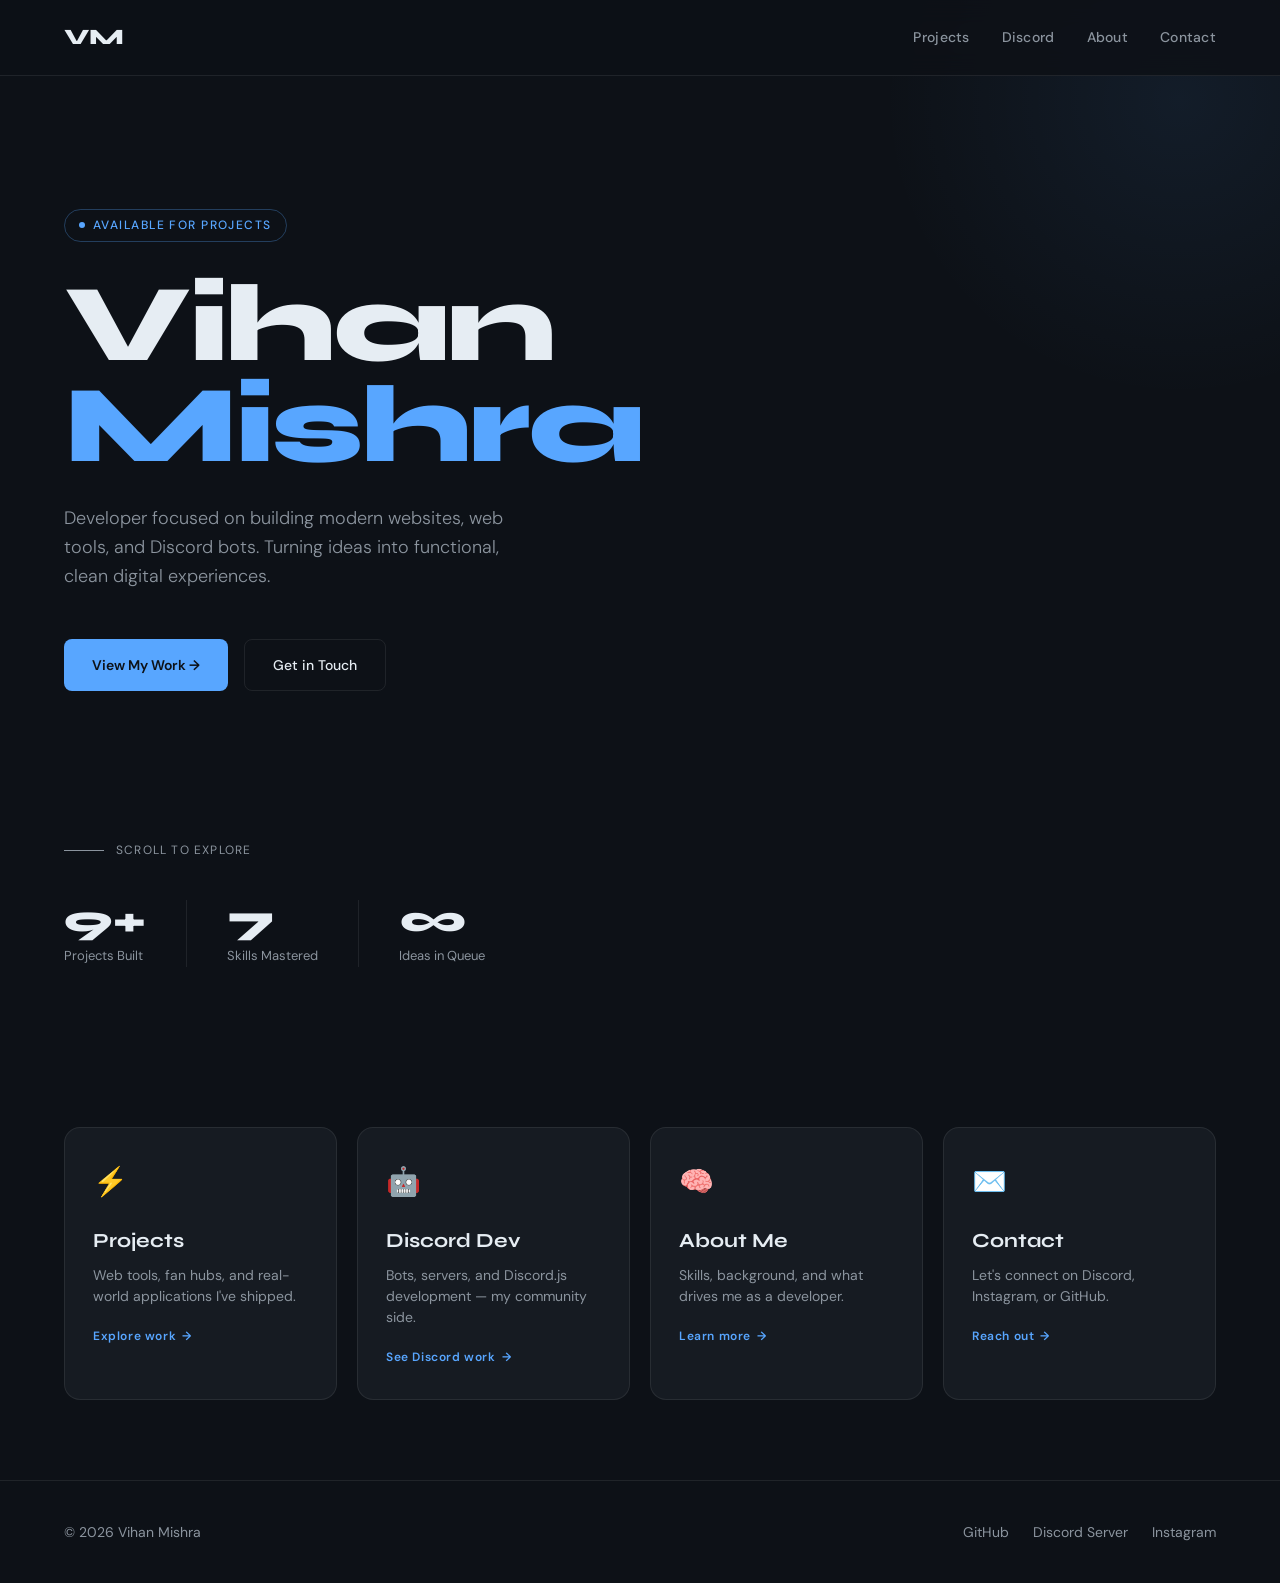
==== index.html @ db285f3c "Add files via upload" ====
<!DOCTYPE html>
<html lang="en">
<head>
<meta charset="UTF-8">
<meta name="viewport" content="width=device-width, initial-scale=1.0">
<title>Vihan Mishra — Developer</title>
<link rel="preconnect" href="https://fonts.googleapis.com">
<link rel="preconnect" href="https://fonts.gstatic.com" crossorigin>
<link href="https://fonts.googleapis.com/css2?family=Syne:wght@400;500;600;700;800&family=DM+Sans:ital,opsz,wght@0,9..40,300;0,9..40,400;0,9..40,500;1,9..40,300&display=swap" rel="stylesheet">
<link rel="stylesheet" href="shared.css">
<style>
.hero {
  min-height: 100vh;
  display: flex;
  flex-direction: column;
  justify-content: center;
  padding: 0 5vw;
  position: relative;
  overflow: hidden;
}
.hero::before {
  content: '';
  position: absolute;
  top: -200px;
  right: -200px;
  width: 600px;
  height: 600px;
  border-radius: 50%;
  background: radial-gradient(circle, rgba(88,166,255,0.08) 0%, transparent 70%);
  pointer-events: none;
}
.hero-tag {
  display: inline-flex;
  align-items: center;
  gap: 8px;
  font-size: 12px;
  font-weight: 500;
  letter-spacing: 0.12em;
  text-transform: uppercase;
  color: var(--accent);
  border: 1px solid rgba(88,166,255,0.3);
  padding: 6px 14px;
  border-radius: 100px;
  margin-bottom: 32px;
  width: fit-content;
}
.hero-tag::before {
  content: '';
  width: 6px;
  height: 6px;
  border-radius: 50%;
  background: var(--accent);
  animation: pulse 2s infinite;
}
@keyframes pulse {
  0%, 100% { opacity: 1; transform: scale(1); }
  50% { opacity: 0.5; transform: scale(0.8); }
}
.hero h1 {
  font-family: 'Syne', sans-serif;
  font-size: clamp(52px, 10vw, 110px);
  font-weight: 800;
  line-height: 0.92;
  letter-spacing: -0.03em;
  margin: 0 0 28px;
  color: var(--text-primary);
}
.hero h1 span {
  color: var(--accent);
}
.hero-sub {
  font-size: clamp(15px, 2vw, 18px);
  color: var(--text-muted);
  max-width: 480px;
  line-height: 1.6;
  margin-bottom: 48px;
  font-weight: 300;
}
.hero-actions {
  display: flex;
  gap: 16px;
  flex-wrap: wrap;
}
.btn-primary {
  display: inline-flex;
  align-items: center;
  gap: 8px;
  background: var(--accent);
  color: #0d1117;
  padding: 14px 28px;
  border-radius: 8px;
  font-weight: 600;
  font-size: 14px;
  text-decoration: none;
  transition: all 0.2s;
  font-family: 'DM Sans', sans-serif;
}
.btn-primary:hover {
  background: #79bbff;
  transform: translateY(-1px);
}
.btn-outline {
  display: inline-flex;
  align-items: center;
  gap: 8px;
  border: 1px solid var(--border);
  color: var(--text-primary);
  padding: 14px 28px;
  border-radius: 8px;
  font-weight: 500;
  font-size: 14px;
  text-decoration: none;
  transition: all 0.2s;
  font-family: 'DM Sans', sans-serif;
}
.btn-outline:hover {
  border-color: var(--accent);
  color: var(--accent);
}
.hero-scroll {
  position: absolute;
  bottom: 40px;
  left: 5vw;
  display: flex;
  align-items: center;
  gap: 12px;
  font-size: 12px;
  letter-spacing: 0.1em;
  text-transform: uppercase;
  color: var(--text-muted);
}
.scroll-line {
  width: 40px;
  height: 1px;
  background: var(--text-muted);
  animation: scrollLine 2s ease-in-out infinite;
}
@keyframes scrollLine {
  0%, 100% { width: 40px; opacity: 0.5; }
  50% { width: 60px; opacity: 1; }
}

.quick-links {
  padding: 80px 5vw;
  display: grid;
  grid-template-columns: repeat(auto-fit, minmax(240px, 1fr));
  gap: 20px;
}
.ql-card {
  background: var(--surface);
  border: 1px solid var(--border);
  border-radius: 16px;
  padding: 32px 28px;
  text-decoration: none;
  display: block;
  position: relative;
  overflow: hidden;
  transition: all 0.3s;
}
.ql-card::after {
  content: '';
  position: absolute;
  bottom: 0;
  left: 0;
  right: 0;
  height: 2px;
  background: var(--accent);
  transform: scaleX(0);
  transition: transform 0.3s;
}
.ql-card:hover {
  border-color: rgba(88,166,255,0.4);
  transform: translateY(-4px);
  background: var(--surface-hover);
}
.ql-card:hover::after { transform: scaleX(1); }
.ql-icon {
  font-size: 28px;
  margin-bottom: 20px;
}
.ql-card h3 {
  font-family: 'Syne', sans-serif;
  font-size: 20px;
  font-weight: 700;
  color: var(--text-primary);
  margin: 0 0 8px;
}
.ql-card p {
  font-size: 14px;
  color: var(--text-muted);
  margin: 0 0 20px;
  line-height: 1.5;
}
.ql-arrow {
  font-size: 12px;
  font-weight: 600;
  color: var(--accent);
  letter-spacing: 0.05em;
  display: flex;
  align-items: center;
  gap: 6px;
}
.ql-arrow::after { content: '→'; transition: transform 0.2s; }
.ql-card:hover .ql-arrow::after { transform: translateX(4px); }

.stats-row {
  padding: 0 5vw 80px;
  display: flex;
  gap: 40px;
  flex-wrap: wrap;
}
.stat-item {
  display: flex;
  flex-direction: column;
}
.stat-num {
  font-family: 'Syne', sans-serif;
  font-size: 42px;
  font-weight: 800;
  color: var(--text-primary);
  line-height: 1;
}
.stat-label {
  font-size: 13px;
  color: var(--text-muted);
  margin-top: 4px;
}
.stat-divider {
  width: 1px;
  background: var(--border);
  align-self: stretch;
}
</style>
</head>
<body>
<nav class="nav">
  <a href="index.html" class="nav-logo">VM</a>
  <div class="nav-links">
    <a href="projects.html">Projects</a>
    <a href="discord.html">Discord</a>
    <a href="about.html">About</a>
    <a href="contact.html">Contact</a>
  </div>
  <button class="nav-toggle" onclick="document.querySelector('.nav-links').classList.toggle('open')">☰</button>
</nav>

<main>
  <section class="hero">
    <div class="hero-tag">Available for Projects</div>
    <h1>Vihan<br><span>Mishra</span></h1>
    <p class="hero-sub">Developer focused on building modern websites, web tools, and Discord bots. Turning ideas into functional, clean digital experiences.</p>
    <div class="hero-actions">
      <a href="projects.html" class="btn-primary">View My Work →</a>
      <a href="contact.html" class="btn-outline">Get in Touch</a>
    </div>
    <div class="hero-scroll">
      <div class="scroll-line"></div>
      Scroll to explore
    </div>
  </section>

  <section class="stats-row">
    <div class="stat-item">
      <span class="stat-num">9+</span>
      <span class="stat-label">Projects Built</span>
    </div>
    <div class="stat-divider"></div>
    <div class="stat-item">
      <span class="stat-num">7</span>
      <span class="stat-label">Skills Mastered</span>
    </div>
    <div class="stat-divider"></div>
    <div class="stat-item">
      <span class="stat-num">∞</span>
      <span class="stat-label">Ideas in Queue</span>
    </div>
  </section>

  <section class="quick-links">
    <a href="projects.html" class="ql-card">
      <div class="ql-icon">⚡</div>
      <h3>Projects</h3>
      <p>Web tools, fan hubs, and real-world applications I've shipped.</p>
      <div class="ql-arrow">Explore work</div>
    </a>
    <a href="discord.html" class="ql-card">
      <div class="ql-icon">🤖</div>
      <h3>Discord Dev</h3>
      <p>Bots, servers, and Discord.js development — my community side.</p>
      <div class="ql-arrow">See Discord work</div>
    </a>
    <a href="about.html" class="ql-card">
      <div class="ql-icon">🧠</div>
      <h3>About Me</h3>
      <p>Skills, background, and what drives me as a developer.</p>
      <div class="ql-arrow">Learn more</div>
    </a>
    <a href="contact.html" class="ql-card">
      <div class="ql-icon">✉️</div>
      <h3>Contact</h3>
      <p>Let's connect on Discord, Instagram, or GitHub.</p>
      <div class="ql-arrow">Reach out</div>
    </a>
  </section>
</main>

<footer class="footer">
  <span>© 2026 Vihan Mishra</span>
  <div class="footer-links">
    <a href="https://github.com/skullvension" target="_blank">GitHub</a>
    <a href="https://discord.com/invite/7tSPQjtkhz" target="_blank">Discord Server</a>
    <a href="https://www.instagram.com/skullvension/" target="_blank">Instagram</a>
  </div>
</footer>
</body>
</html>
---- shared.css ----
*, *::before, *::after {
  box-sizing: border-box;
  margin: 0;
  padding: 0;
}

:root {
  --bg: #0d1117;
  --surface: #161b22;
  --surface-hover: #1c2330;
  --border: rgba(255,255,255,0.08);
  --border-hover: rgba(88,166,255,0.3);
  --text-primary: #e6edf3;
  --text-muted: #8b949e;
  --accent: #58a6ff;
  --accent-dim: rgba(88,166,255,0.15);
  --discord: #5865F2;
}

html { scroll-behavior: smooth; }

body {
  background: var(--bg);
  color: var(--text-primary);
  font-family: 'DM Sans', sans-serif;
  font-size: 16px;
  line-height: 1.6;
  -webkit-font-smoothing: antialiased;
}

/* NAV */
.nav {
  position: fixed;
  top: 0;
  left: 0;
  right: 0;
  z-index: 100;
  display: flex;
  align-items: center;
  justify-content: space-between;
  padding: 20px 5vw;
  background: rgba(13,17,23,0.85);
  backdrop-filter: blur(12px);
  border-bottom: 1px solid var(--border);
}
.nav-logo {
  font-family: 'Syne', sans-serif;
  font-size: 22px;
  font-weight: 800;
  color: var(--text-primary);
  text-decoration: none;
  letter-spacing: -0.02em;
}
.nav-logo span { color: var(--accent); }
.nav-links {
  display: flex;
  gap: 32px;
  align-items: center;
}
.nav-links a {
  font-size: 14px;
  font-weight: 500;
  color: var(--text-muted);
  text-decoration: none;
  letter-spacing: 0.02em;
  transition: color 0.2s;
}
.nav-links a:hover, .nav-links a.active { color: var(--text-primary); }
.nav-toggle {
  display: none;
  background: none;
  border: none;
  color: var(--text-primary);
  font-size: 22px;
  cursor: pointer;
}

@media (max-width: 680px) {
  .nav-toggle { display: block; }
  .nav-links {
    display: none;
    position: absolute;
    top: 100%;
    left: 0;
    right: 0;
    flex-direction: column;
    background: var(--surface);
    padding: 20px;
    gap: 16px;
    border-bottom: 1px solid var(--border);
  }
  .nav-links.open { display: flex; }
}

/* FOOTER */
.footer {
  border-top: 1px solid var(--border);
  padding: 40px 5vw;
  display: flex;
  justify-content: space-between;
  align-items: center;
  flex-wrap: wrap;
  gap: 16px;
  font-size: 14px;
  color: var(--text-muted);
}
.footer-links {
  display: flex;
  gap: 24px;
}
.footer-links a {
  color: var(--text-muted);
  text-decoration: none;
  transition: color 0.2s;
}
.footer-links a:hover { color: var(--accent); }

/* PAGE HEADER */
.page-header {
  padding: 140px 5vw 60px;
}
.page-tag {
  font-size: 11px;
  font-weight: 600;
  letter-spacing: 0.15em;
  text-transform: uppercase;
  color: var(--accent);
  margin-bottom: 16px;
  display: block;
}
.page-header h1 {
  font-family: 'Syne', sans-serif;
  font-size: clamp(36px, 7vw, 72px);
  font-weight: 800;
  line-height: 1;
  letter-spacing: -0.03em;
  color: var(--text-primary);
  margin-bottom: 16px;
}
.page-header p {
  font-size: clamp(15px, 2vw, 18px);
  color: var(--text-muted);
  max-width: 520px;
  font-weight: 300;
  line-height: 1.6;
}

/* SECTION */
.section {
  padding: 60px 5vw;
}
.section-title {
  font-family: 'Syne', sans-serif;
  font-size: 13px;
  font-weight: 700;
  letter-spacing: 0.12em;
  text-transform: uppercase;
  color: var(--text-muted);
  margin-bottom: 32px;
  display: flex;
  align-items: center;
  gap: 12px;
}
.section-title::after {
  content: '';
  flex: 1;
  height: 1px;
  background: var(--border);
}

/* CARDS GRID */
.cards-grid {
  display: grid;
  grid-template-columns: repeat(auto-fill, minmax(300px, 1fr));
  gap: 20px;
}

/* PROJECT CARD */
.project-card {
  background: var(--surface);
  border: 1px solid var(--border);
  border-radius: 16px;
  padding: 28px;
  display: flex;
  flex-direction: column;
  gap: 16px;
  transition: all 0.3s;
}
.project-card:hover {
  border-color: var(--border-hover);
  transform: translateY(-3px);
  background: var(--surface-hover);
}
.project-card-top {
  display: flex;
  justify-content: space-between;
  align-items: flex-start;
}
.project-icon {
  width: 44px;
  height: 44px;
  border-radius: 10px;
  background: var(--accent-dim);
  display: flex;
  align-items: center;
  justify-content: center;
  font-size: 20px;
}
.project-badge {
  font-size: 11px;
  font-weight: 600;
  letter-spacing: 0.08em;
  text-transform: uppercase;
  padding: 4px 10px;
  border-radius: 100px;
  background: var(--accent-dim);
  color: var(--accent);
}
.project-badge.soon {
  background: rgba(255,165,0,0.12);
  color: #f0a500;
}
.project-badge.demo {
  background: rgba(100,200,100,0.12);
  color: #6dbf7a;
}
.project-card h3 {
  font-family: 'Syne', sans-serif;
  font-size: 18px;
  font-weight: 700;
  color: var(--text-primary);
  margin: 0;
}
.project-card p {
  font-size: 14px;
  color: var(--text-muted);
  line-height: 1.5;
  flex: 1;
}
.project-link {
  display: inline-flex;
  align-items: center;
  gap: 6px;
  font-size: 13px;
  font-weight: 600;
  color: var(--accent);
  text-decoration: none;
  padding: 8px 0;
  transition: gap 0.2s;
}
.project-link:hover { gap: 10px; }
.project-link.disabled {
  color: var(--text-muted);
  cursor: default;
  pointer-events: none;
}

/* SKILL TAG */
.skill-tags {
  display: flex;
  flex-wrap: wrap;
  gap: 10px;
}
.skill-tag {
  font-size: 13px;
  font-weight: 500;
  padding: 8px 16px;
  border-radius: 8px;
  background: var(--surface);
  border: 1px solid var(--border);
  color: var(--text-muted);
  transition: all 0.2s;
}
.skill-tag:hover {
  border-color: var(--accent);
  color: var(--accent);
  background: var(--accent-dim);
}

/* DIVIDER LINE */
.divider {
  height: 1px;
  background: var(--border);
  margin: 0 5vw;
}
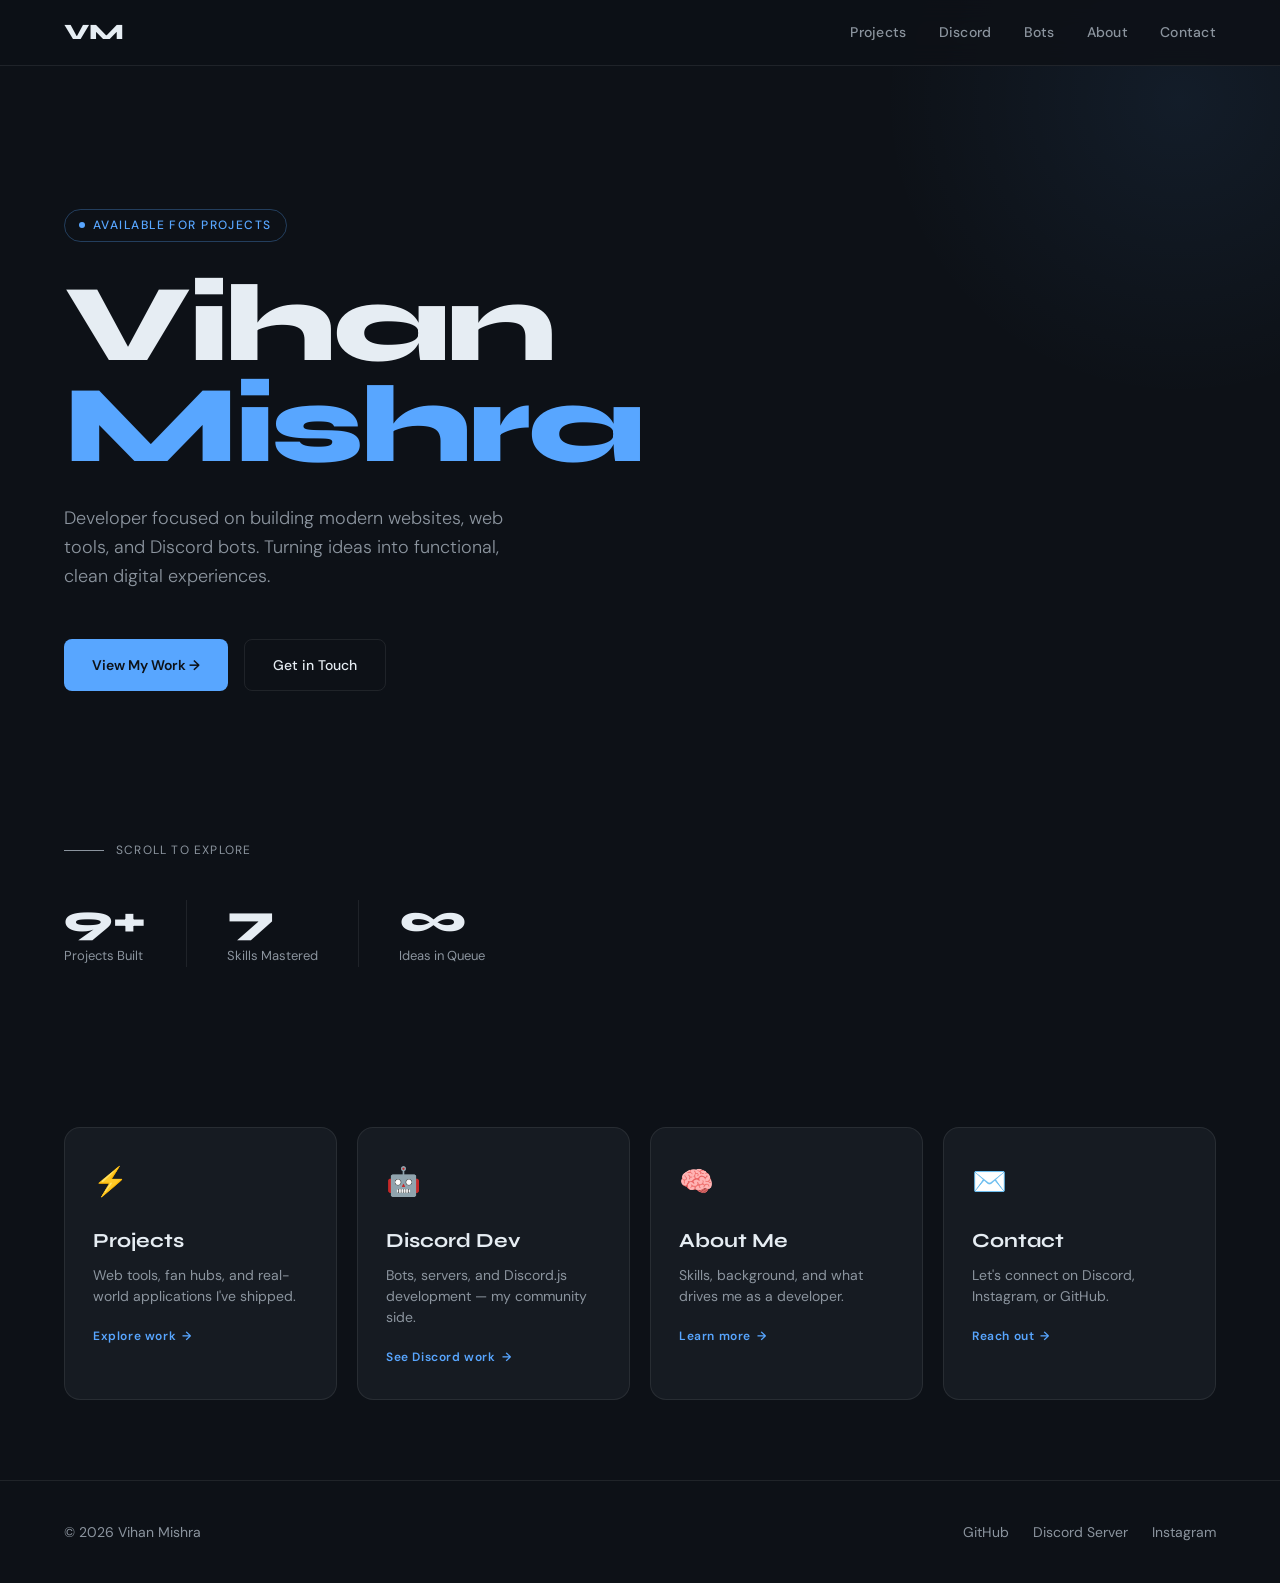
==== commit cae0613b: "Add files via upload" ====
--- a/index.html
+++ b/index.html
@@ -3,234 +3,13 @@
 <head>
 <meta charset="UTF-8">
 <meta name="viewport" content="width=device-width, initial-scale=1.0">
-<title>Vihan Mishra — Developer</title>
+<title>Vihan Mishra | Developer</title>
+<meta name="description" content="Vihan Mishra — developer building modern websites, web tools, and Discord bots.">
 <link rel="preconnect" href="https://fonts.googleapis.com">
 <link rel="preconnect" href="https://fonts.gstatic.com" crossorigin>
 <link href="https://fonts.googleapis.com/css2?family=Syne:wght@400;500;600;700;800&family=DM+Sans:ital,opsz,wght@0,9..40,300;0,9..40,400;0,9..40,500;1,9..40,300&display=swap" rel="stylesheet">
-<link rel="stylesheet" href="shared.css">
-<style>
-.hero {
-  min-height: 100vh;
-  display: flex;
-  flex-direction: column;
-  justify-content: center;
-  padding: 0 5vw;
-  position: relative;
-  overflow: hidden;
-}
-.hero::before {
-  content: '';
-  position: absolute;
-  top: -200px;
-  right: -200px;
-  width: 600px;
-  height: 600px;
-  border-radius: 50%;
-  background: radial-gradient(circle, rgba(88,166,255,0.08) 0%, transparent 70%);
-  pointer-events: none;
-}
-.hero-tag {
-  display: inline-flex;
-  align-items: center;
-  gap: 8px;
-  font-size: 12px;
-  font-weight: 500;
-  letter-spacing: 0.12em;
-  text-transform: uppercase;
-  color: var(--accent);
-  border: 1px solid rgba(88,166,255,0.3);
-  padding: 6px 14px;
-  border-radius: 100px;
-  margin-bottom: 32px;
-  width: fit-content;
-}
-.hero-tag::before {
-  content: '';
-  width: 6px;
-  height: 6px;
-  border-radius: 50%;
-  background: var(--accent);
-  animation: pulse 2s infinite;
-}
-@keyframes pulse {
-  0%, 100% { opacity: 1; transform: scale(1); }
-  50% { opacity: 0.5; transform: scale(0.8); }
-}
-.hero h1 {
-  font-family: 'Syne', sans-serif;
-  font-size: clamp(52px, 10vw, 110px);
-  font-weight: 800;
-  line-height: 0.92;
-  letter-spacing: -0.03em;
-  margin: 0 0 28px;
-  color: var(--text-primary);
-}
-.hero h1 span {
-  color: var(--accent);
-}
-.hero-sub {
-  font-size: clamp(15px, 2vw, 18px);
-  color: var(--text-muted);
-  max-width: 480px;
-  line-height: 1.6;
-  margin-bottom: 48px;
-  font-weight: 300;
-}
-.hero-actions {
-  display: flex;
-  gap: 16px;
-  flex-wrap: wrap;
-}
-.btn-primary {
-  display: inline-flex;
-  align-items: center;
-  gap: 8px;
-  background: var(--accent);
-  color: #0d1117;
-  padding: 14px 28px;
-  border-radius: 8px;
-  font-weight: 600;
-  font-size: 14px;
-  text-decoration: none;
-  transition: all 0.2s;
-  font-family: 'DM Sans', sans-serif;
-}
-.btn-primary:hover {
-  background: #79bbff;
-  transform: translateY(-1px);
-}
-.btn-outline {
-  display: inline-flex;
-  align-items: center;
-  gap: 8px;
-  border: 1px solid var(--border);
-  color: var(--text-primary);
-  padding: 14px 28px;
-  border-radius: 8px;
-  font-weight: 500;
-  font-size: 14px;
-  text-decoration: none;
-  transition: all 0.2s;
-  font-family: 'DM Sans', sans-serif;
-}
-.btn-outline:hover {
-  border-color: var(--accent);
-  color: var(--accent);
-}
-.hero-scroll {
-  position: absolute;
-  bottom: 40px;
-  left: 5vw;
-  display: flex;
-  align-items: center;
-  gap: 12px;
-  font-size: 12px;
-  letter-spacing: 0.1em;
-  text-transform: uppercase;
-  color: var(--text-muted);
-}
-.scroll-line {
-  width: 40px;
-  height: 1px;
-  background: var(--text-muted);
-  animation: scrollLine 2s ease-in-out infinite;
-}
-@keyframes scrollLine {
-  0%, 100% { width: 40px; opacity: 0.5; }
-  50% { width: 60px; opacity: 1; }
-}
-
-.quick-links {
-  padding: 80px 5vw;
-  display: grid;
-  grid-template-columns: repeat(auto-fit, minmax(240px, 1fr));
-  gap: 20px;
-}
-.ql-card {
-  background: var(--surface);
-  border: 1px solid var(--border);
-  border-radius: 16px;
-  padding: 32px 28px;
-  text-decoration: none;
-  display: block;
-  position: relative;
-  overflow: hidden;
-  transition: all 0.3s;
-}
-.ql-card::after {
-  content: '';
-  position: absolute;
-  bottom: 0;
-  left: 0;
-  right: 0;
-  height: 2px;
-  background: var(--accent);
-  transform: scaleX(0);
-  transition: transform 0.3s;
-}
-.ql-card:hover {
-  border-color: rgba(88,166,255,0.4);
-  transform: translateY(-4px);
-  background: var(--surface-hover);
-}
-.ql-card:hover::after { transform: scaleX(1); }
-.ql-icon {
-  font-size: 28px;
-  margin-bottom: 20px;
-}
-.ql-card h3 {
-  font-family: 'Syne', sans-serif;
-  font-size: 20px;
-  font-weight: 700;
-  color: var(--text-primary);
-  margin: 0 0 8px;
-}
-.ql-card p {
-  font-size: 14px;
-  color: var(--text-muted);
-  margin: 0 0 20px;
-  line-height: 1.5;
-}
-.ql-arrow {
-  font-size: 12px;
-  font-weight: 600;
-  color: var(--accent);
-  letter-spacing: 0.05em;
-  display: flex;
-  align-items: center;
-  gap: 6px;
-}
-.ql-arrow::after { content: '→'; transition: transform 0.2s; }
-.ql-card:hover .ql-arrow::after { transform: translateX(4px); }
-
-.stats-row {
-  padding: 0 5vw 80px;
-  display: flex;
-  gap: 40px;
-  flex-wrap: wrap;
-}
-.stat-item {
-  display: flex;
-  flex-direction: column;
-}
-.stat-num {
-  font-family: 'Syne', sans-serif;
-  font-size: 42px;
-  font-weight: 800;
-  color: var(--text-primary);
-  line-height: 1;
-}
-.stat-label {
-  font-size: 13px;
-  color: var(--text-muted);
-  margin-top: 4px;
-}
-.stat-divider {
-  width: 1px;
-  background: var(--border);
-  align-self: stretch;
-}
-</style>
+<link rel="stylesheet" href="css/shared.css">
+<link rel="stylesheet" href="css/index.css">
 </head>
 <body>
 <nav class="nav">
@@ -238,10 +17,11 @@
   <div class="nav-links">
     <a href="projects.html">Projects</a>
     <a href="discord.html">Discord</a>
+    <a href="bots.html">Bots</a>
     <a href="about.html">About</a>
     <a href="contact.html">Contact</a>
   </div>
-  <button class="nav-toggle" onclick="document.querySelector('.nav-links').classList.toggle('open')">☰</button>
+  <button class="nav-toggle" aria-label="Toggle navigation">☰</button>
 </nav>
 
 <main>
@@ -307,10 +87,12 @@
 <footer class="footer">
   <span>© 2026 Vihan Mishra</span>
   <div class="footer-links">
-    <a href="https://github.com/skullvension" target="_blank">GitHub</a>
-    <a href="https://discord.com/invite/7tSPQjtkhz" target="_blank">Discord Server</a>
-    <a href="https://www.instagram.com/skullvension/" target="_blank">Instagram</a>
+    <a href="https://github.com/skullvension" target="_blank" rel="noopener">GitHub</a>
+    <a href="https://discord.com/invite/7tSPQjtkhz" target="_blank" rel="noopener">Discord Server</a>
+    <a href="https://www.instagram.com/skullvension/" target="_blank" rel="noopener">Instagram</a>
   </div>
 </footer>
+
+<script src="js/nav.js"></script>
 </body>
 </html>
--- a/css/shared.css
+++ b/css/shared.css
@@ -0,0 +1,285 @@
+*, *::before, *::after {
+  box-sizing: border-box;
+  margin: 0;
+  padding: 0;
+}
+
+:root {
+  --bg: #0d1117;
+  --surface: #161b22;
+  --surface-hover: #1c2330;
+  --border: rgba(255,255,255,0.08);
+  --border-hover: rgba(88,166,255,0.3);
+  --text-primary: #e6edf3;
+  --text-muted: #8b949e;
+  --accent: #58a6ff;
+  --accent-dim: rgba(88,166,255,0.15);
+  --discord: #5865F2;
+}
+
+html { scroll-behavior: smooth; }
+
+body {
+  background: var(--bg);
+  color: var(--text-primary);
+  font-family: 'DM Sans', sans-serif;
+  font-size: 16px;
+  line-height: 1.6;
+  -webkit-font-smoothing: antialiased;
+}
+
+/* NAV */
+.nav {
+  position: fixed;
+  top: 0;
+  left: 0;
+  right: 0;
+  z-index: 100;
+  display: flex;
+  align-items: center;
+  justify-content: space-between;
+  padding: 15px 5vw;
+  background: rgba(13,17,23,0.85);
+  backdrop-filter: blur(12px);
+  border-bottom: 1px solid var(--border);
+}
+.nav-logo {
+  font-family: 'Syne', sans-serif;
+  font-size: 22px;
+  font-weight: 800;
+  color: var(--text-primary);
+  text-decoration: none;
+  letter-spacing: -0.02em;
+}
+.nav-logo span { color: var(--accent); }
+.nav-links {
+  display: flex;
+  gap: 32px;
+  align-items: center;
+}
+.nav-links a {
+  font-size: 14px;
+  font-weight: 500;
+  color: var(--text-muted);
+  text-decoration: none;
+  letter-spacing: 0.02em;
+  transition: color 0.2s;
+}
+.nav-links a:hover, .nav-links a.active { color: var(--text-primary); }
+.nav-toggle {
+  display: none;
+  background: none;
+  border: none;
+  color: var(--text-primary);
+  font-size: 22px;
+  cursor: pointer;
+}
+
+@media (max-width: 680px) {
+  .nav-toggle { display: block; }
+  .nav-links {
+    display: none;
+    position: absolute;
+    top: 100%;
+    left: 0;
+    right: 0;
+    flex-direction: column;
+    background: var(--surface);
+    padding: 20px;
+    gap: 16px;
+    border-bottom: 1px solid var(--border);
+  }
+  .nav-links.open { display: flex; }
+}
+
+/* FOOTER */
+.footer {
+  border-top: 1px solid var(--border);
+  padding: 40px 5vw;
+  display: flex;
+  justify-content: space-between;
+  align-items: center;
+  flex-wrap: wrap;
+  gap: 16px;
+  font-size: 14px;
+  color: var(--text-muted);
+}
+.footer-links {
+  display: flex;
+  gap: 24px;
+}
+.footer-links a {
+  color: var(--text-muted);
+  text-decoration: none;
+  transition: color 0.2s;
+}
+.footer-links a:hover { color: var(--accent); }
+
+/* PAGE HEADER */
+.page-header {
+  padding: 140px 5vw 60px;
+}
+.page-tag {
+  font-size: 11px;
+  font-weight: 600;
+  letter-spacing: 0.15em;
+  text-transform: uppercase;
+  color: var(--accent);
+  margin-bottom: 16px;
+  display: block;
+}
+.page-header h1 {
+  font-family: 'Syne', sans-serif;
+  font-size: clamp(36px, 7vw, 72px);
+  font-weight: 800;
+  line-height: 1;
+  letter-spacing: -0.03em;
+  color: var(--text-primary);
+  margin-bottom: 16px;
+}
+.page-header p {
+  font-size: clamp(15px, 2vw, 18px);
+  color: var(--text-muted);
+  max-width: 520px;
+  font-weight: 300;
+  line-height: 1.6;
+}
+
+/* SECTION */
+.section {
+  padding: 60px 5vw;
+}
+.section-title {
+  font-family: 'Syne', sans-serif;
+  font-size: 13px;
+  font-weight: 700;
+  letter-spacing: 0.12em;
+  text-transform: uppercase;
+  color: var(--text-muted);
+  margin-bottom: 32px;
+  display: flex;
+  align-items: center;
+  gap: 12px;
+}
+.section-title::after {
+  content: '';
+  flex: 1;
+  height: 1px;
+  background: var(--border);
+}
+
+/* CARDS GRID */
+.cards-grid {
+  display: grid;
+  grid-template-columns: repeat(auto-fill, minmax(300px, 1fr));
+  gap: 20px;
+}
+
+/* PROJECT CARD */
+.project-card {
+  background: var(--surface);
+  border: 1px solid var(--border);
+  border-radius: 16px;
+  padding: 28px;
+  display: flex;
+  flex-direction: column;
+  gap: 16px;
+  transition: all 0.3s;
+}
+.project-card:hover {
+  border-color: var(--border-hover);
+  transform: translateY(-3px);
+  background: var(--surface-hover);
+}
+.project-card-top {
+  display: flex;
+  justify-content: space-between;
+  align-items: flex-start;
+}
+.project-icon {
+  width: 44px;
+  height: 44px;
+  border-radius: 10px;
+  background: var(--accent-dim);
+  display: flex;
+  align-items: center;
+  justify-content: center;
+  font-size: 20px;
+}
+.project-badge {
+  font-size: 11px;
+  font-weight: 600;
+  letter-spacing: 0.08em;
+  text-transform: uppercase;
+  padding: 4px 10px;
+  border-radius: 100px;
+  background: var(--accent-dim);
+  color: var(--accent);
+}
+.project-badge.soon {
+  background: rgba(255,165,0,0.12);
+  color: #f0a500;
+}
+.project-badge.demo {
+  background: rgba(100,200,100,0.12);
+  color: #6dbf7a;
+}
+.project-card h3 {
+  font-family: 'Syne', sans-serif;
+  font-size: 18px;
+  font-weight: 700;
+  color: var(--text-primary);
+  margin: 0;
+}
+.project-card p {
+  font-size: 14px;
+  color: var(--text-muted);
+  line-height: 1.5;
+  flex: 1;
+}
+.project-link {
+  display: inline-flex;
+  align-items: center;
+  gap: 6px;
+  font-size: 13px;
+  font-weight: 600;
+  color: var(--accent);
+  text-decoration: none;
+  padding: 8px 0;
+  transition: gap 0.2s;
+}
+.project-link:hover { gap: 10px; }
+.project-link.disabled {
+  color: var(--text-muted);
+  cursor: default;
+  pointer-events: none;
+}
+
+/* SKILL TAG */
+.skill-tags {
+  display: flex;
+  flex-wrap: wrap;
+  gap: 10px;
+}
+.skill-tag {
+  font-size: 13px;
+  font-weight: 500;
+  padding: 8px 16px;
+  border-radius: 8px;
+  background: var(--surface);
+  border: 1px solid var(--border);
+  color: var(--text-muted);
+  transition: all 0.2s;
+}
+.skill-tag:hover {
+  border-color: var(--accent);
+  color: var(--accent);
+  background: var(--accent-dim);
+}
+
+/* DIVIDER LINE */
+.divider {
+  height: 1px;
+  background: var(--border);
+  margin: 0 5vw;
+}
--- a/css/index.css
+++ b/css/index.css
@@ -0,0 +1,221 @@
+.hero {
+  min-height: 100vh;
+  display: flex;
+  flex-direction: column;
+  justify-content: center;
+  padding: 0 5vw;
+  position: relative;
+  overflow: hidden;
+}
+.hero::before {
+  content: '';
+  position: absolute;
+  top: -200px;
+  right: -200px;
+  width: 600px;
+  height: 600px;
+  border-radius: 50%;
+  background: radial-gradient(circle, rgba(88,166,255,0.08) 0%, transparent 70%);
+  pointer-events: none;
+}
+.hero-tag {
+  display: inline-flex;
+  align-items: center;
+  gap: 8px;
+  font-size: 12px;
+  font-weight: 500;
+  letter-spacing: 0.12em;
+  text-transform: uppercase;
+  color: var(--accent);
+  border: 1px solid rgba(88,166,255,0.3);
+  padding: 6px 14px;
+  border-radius: 100px;
+  margin-bottom: 32px;
+  width: fit-content;
+}
+.hero-tag::before {
+  content: '';
+  width: 6px;
+  height: 6px;
+  border-radius: 50%;
+  background: var(--accent);
+  animation: pulse 2s infinite;
+}
+@keyframes pulse {
+  0%, 100% { opacity: 1; transform: scale(1); }
+  50% { opacity: 0.5; transform: scale(0.8); }
+}
+.hero h1 {
+  font-family: 'Syne', sans-serif;
+  font-size: clamp(52px, 10vw, 110px);
+  font-weight: 800;
+  line-height: 0.92;
+  letter-spacing: -0.03em;
+  margin: 0 0 28px;
+  color: var(--text-primary);
+}
+.hero h1 span {
+  color: var(--accent);
+}
+.hero-sub {
+  font-size: clamp(15px, 2vw, 18px);
+  color: var(--text-muted);
+  max-width: 480px;
+  line-height: 1.6;
+  margin-bottom: 48px;
+  font-weight: 300;
+}
+.hero-actions {
+  display: flex;
+  gap: 16px;
+  flex-wrap: wrap;
+}
+.btn-primary {
+  display: inline-flex;
+  align-items: center;
+  gap: 8px;
+  background: var(--accent);
+  color: #0d1117;
+  padding: 14px 28px;
+  border-radius: 8px;
+  font-weight: 600;
+  font-size: 14px;
+  text-decoration: none;
+  transition: all 0.2s;
+  font-family: 'DM Sans', sans-serif;
+}
+.btn-primary:hover {
+  background: #79bbff;
+  transform: translateY(-1px);
+}
+.btn-outline {
+  display: inline-flex;
+  align-items: center;
+  gap: 8px;
+  border: 1px solid var(--border);
+  color: var(--text-primary);
+  padding: 14px 28px;
+  border-radius: 8px;
+  font-weight: 500;
+  font-size: 14px;
+  text-decoration: none;
+  transition: all 0.2s;
+  font-family: 'DM Sans', sans-serif;
+}
+.btn-outline:hover {
+  border-color: var(--accent);
+  color: var(--accent);
+}
+.hero-scroll {
+  position: absolute;
+  bottom: 40px;
+  left: 5vw;
+  display: flex;
+  align-items: center;
+  gap: 12px;
+  font-size: 12px;
+  letter-spacing: 0.1em;
+  text-transform: uppercase;
+  color: var(--text-muted);
+}
+.scroll-line {
+  width: 40px;
+  height: 1px;
+  background: var(--text-muted);
+  animation: scrollLine 2s ease-in-out infinite;
+}
+@keyframes scrollLine {
+  0%, 100% { width: 40px; opacity: 0.5; }
+  50% { width: 60px; opacity: 1; }
+}
+
+.quick-links {
+  padding: 80px 5vw;
+  display: grid;
+  grid-template-columns: repeat(auto-fit, minmax(240px, 1fr));
+  gap: 20px;
+}
+.ql-card {
+  background: var(--surface);
+  border: 1px solid var(--border);
+  border-radius: 16px;
+  padding: 32px 28px;
+  text-decoration: none;
+  display: block;
+  position: relative;
+  overflow: hidden;
+  transition: all 0.3s;
+}
+.ql-card::after {
+  content: '';
+  position: absolute;
+  bottom: 0;
+  left: 0;
+  right: 0;
+  height: 2px;
+  background: var(--accent);
+  transform: scaleX(0);
+  transition: transform 0.3s;
+}
+.ql-card:hover {
+  border-color: rgba(88,166,255,0.4);
+  transform: translateY(-4px);
+  background: var(--surface-hover);
+}
+.ql-card:hover::after { transform: scaleX(1); }
+.ql-icon {
+  font-size: 28px;
+  margin-bottom: 20px;
+}
+.ql-card h3 {
+  font-family: 'Syne', sans-serif;
+  font-size: 20px;
+  font-weight: 700;
+  color: var(--text-primary);
+  margin: 0 0 8px;
+}
+.ql-card p {
+  font-size: 14px;
+  color: var(--text-muted);
+  margin: 0 0 20px;
+  line-height: 1.5;
+}
+.ql-arrow {
+  font-size: 12px;
+  font-weight: 600;
+  color: var(--accent);
+  letter-spacing: 0.05em;
+  display: flex;
+  align-items: center;
+  gap: 6px;
+}
+.ql-arrow::after { content: '→'; transition: transform 0.2s; }
+.ql-card:hover .ql-arrow::after { transform: translateX(4px); }
+
+.stats-row {
+  padding: 0 5vw 80px;
+  display: flex;
+  gap: 40px;
+  flex-wrap: wrap;
+}
+.stat-item {
+  display: flex;
+  flex-direction: column;
+}
+.stat-num {
+  font-family: 'Syne', sans-serif;
+  font-size: 42px;
+  font-weight: 800;
+  color: var(--text-primary);
+  line-height: 1;
+}
+.stat-label {
+  font-size: 13px;
+  color: var(--text-muted);
+  margin-top: 4px;
+}
+.stat-divider {
+  width: 1px;
+  background: var(--border);
+  align-self: stretch;
+}
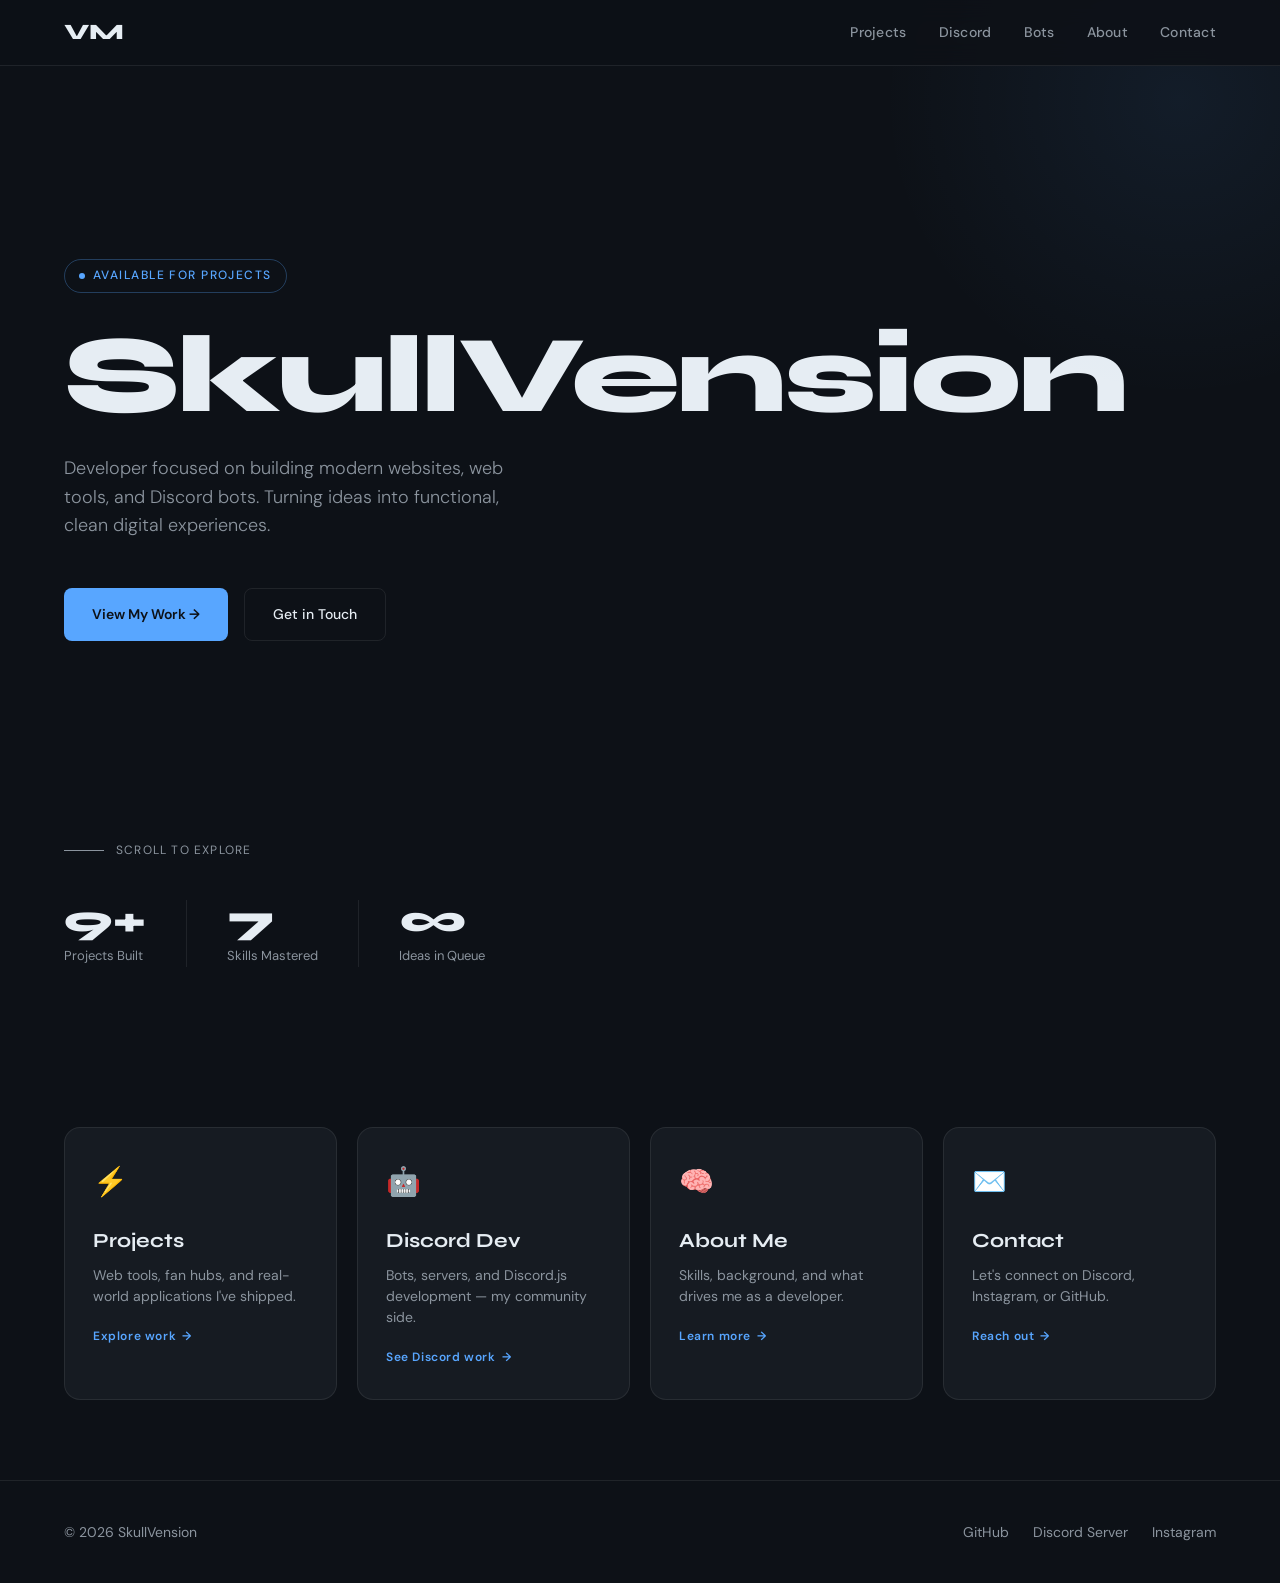
==== commit 10fba6a0: "Update index.html" ====
--- a/index.html
+++ b/index.html
@@ -3,8 +3,8 @@
 <head>
 <meta charset="UTF-8">
 <meta name="viewport" content="width=device-width, initial-scale=1.0">
-<title>Vihan Mishra | Developer</title>
-<meta name="description" content="Vihan Mishra — developer building modern websites, web tools, and Discord bots.">
+<title>SkullVension | Developer</title>
+<meta name="description" content="SkullVension — developer building modern websites, web tools, and Discord bots.">
 <link rel="preconnect" href="https://fonts.googleapis.com">
 <link rel="preconnect" href="https://fonts.gstatic.com" crossorigin>
 <link href="https://fonts.googleapis.com/css2?family=Syne:wght@400;500;600;700;800&family=DM+Sans:ital,opsz,wght@0,9..40,300;0,9..40,400;0,9..40,500;1,9..40,300&display=swap" rel="stylesheet">
@@ -27,7 +27,7 @@
 <main>
   <section class="hero">
     <div class="hero-tag">Available for Projects</div>
-    <h1>Vihan<br><span>Mishra</span></h1>
+    <h1>SkullVension</h1>
     <p class="hero-sub">Developer focused on building modern websites, web tools, and Discord bots. Turning ideas into functional, clean digital experiences.</p>
     <div class="hero-actions">
       <a href="projects.html" class="btn-primary">View My Work →</a>
@@ -85,7 +85,7 @@
 </main>
 
 <footer class="footer">
-  <span>© 2026 Vihan Mishra</span>
+  <span>© 2026 SkullVension</span>
   <div class="footer-links">
     <a href="https://github.com/skullvension" target="_blank" rel="noopener">GitHub</a>
     <a href="https://discord.com/invite/7tSPQjtkhz" target="_blank" rel="noopener">Discord Server</a>
@@ -96,3 +96,4 @@
 <script src="js/nav.js"></script>
 </body>
 </html>
+
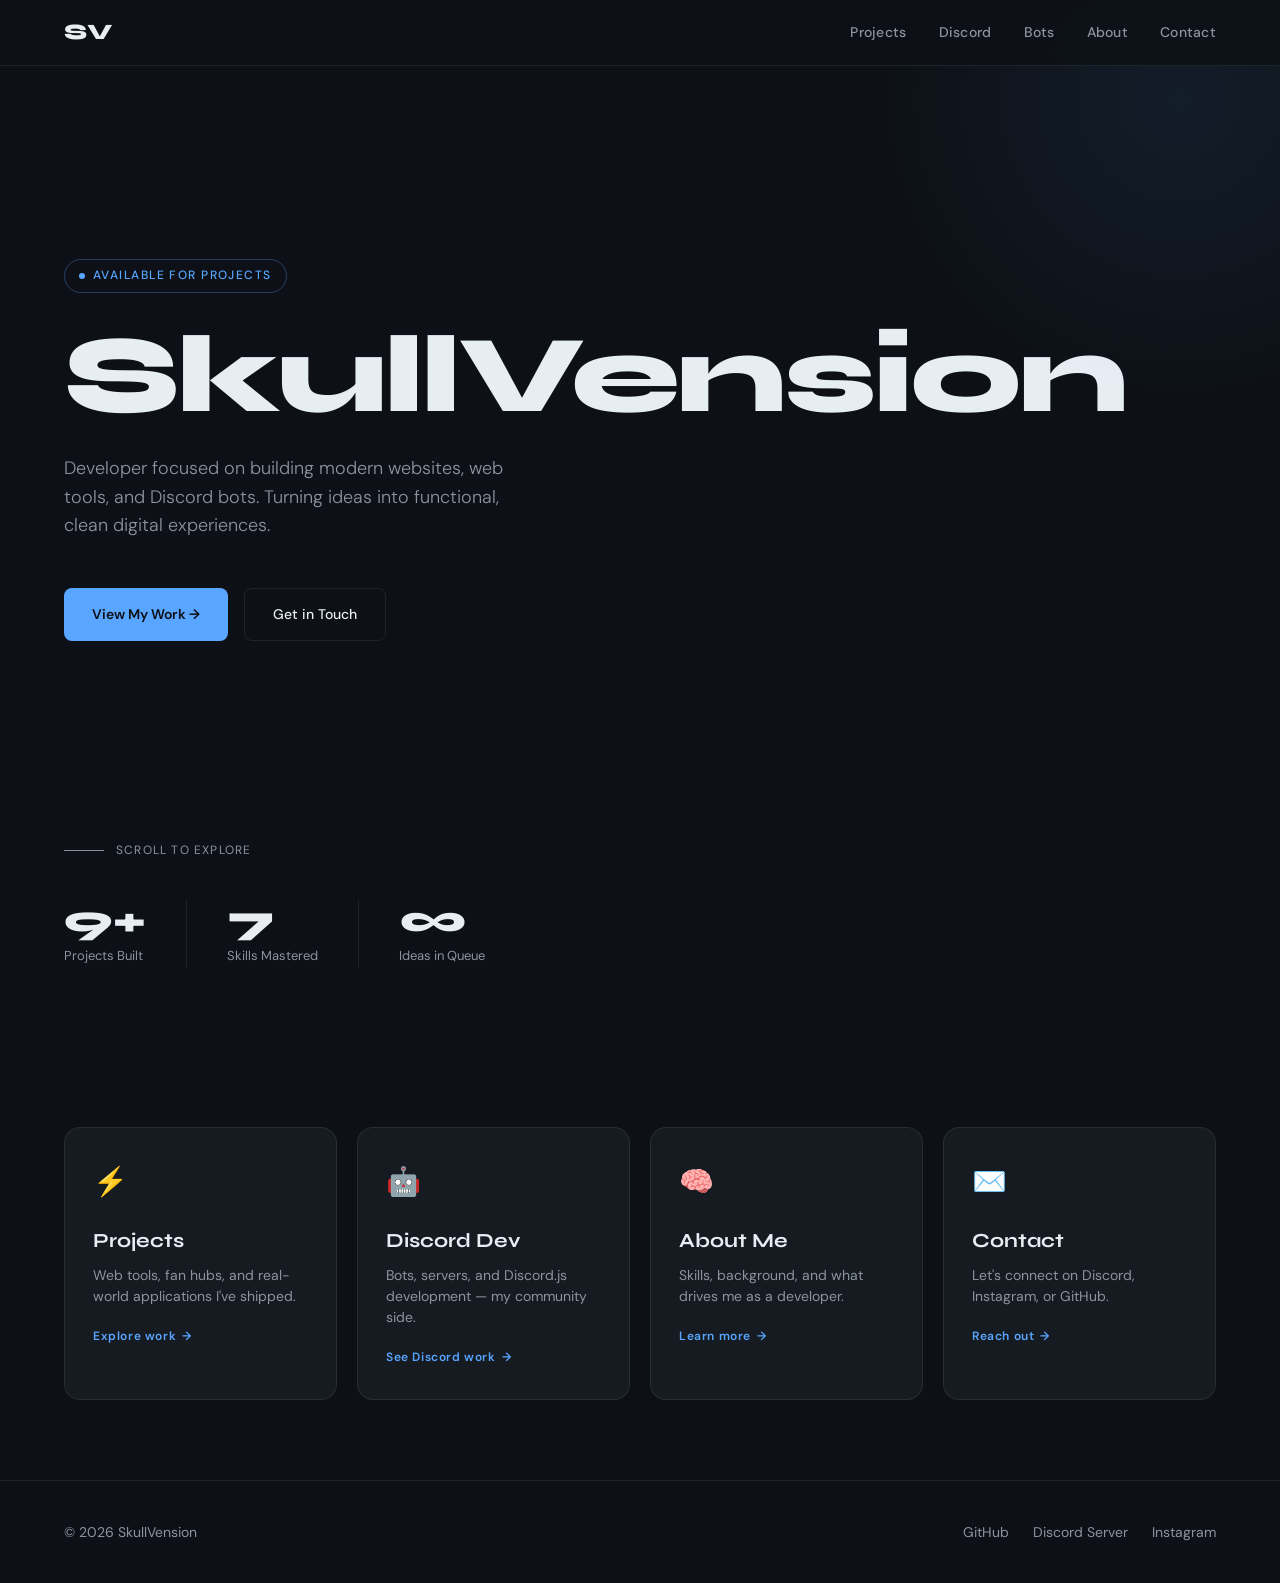
==== commit baf8e869: "Update portfolio styling, fix logos, and structure discord showcase" ====
--- a/index.html
+++ b/index.html
@@ -13,7 +13,7 @@
 </head>
 <body>
 <nav class="nav">
-  <a href="index.html" class="nav-logo">VM</a>
+  <a href="index.html" class="nav-logo">SV</a>
   <div class="nav-links">
     <a href="projects.html">Projects</a>
     <a href="discord.html">Discord</a>
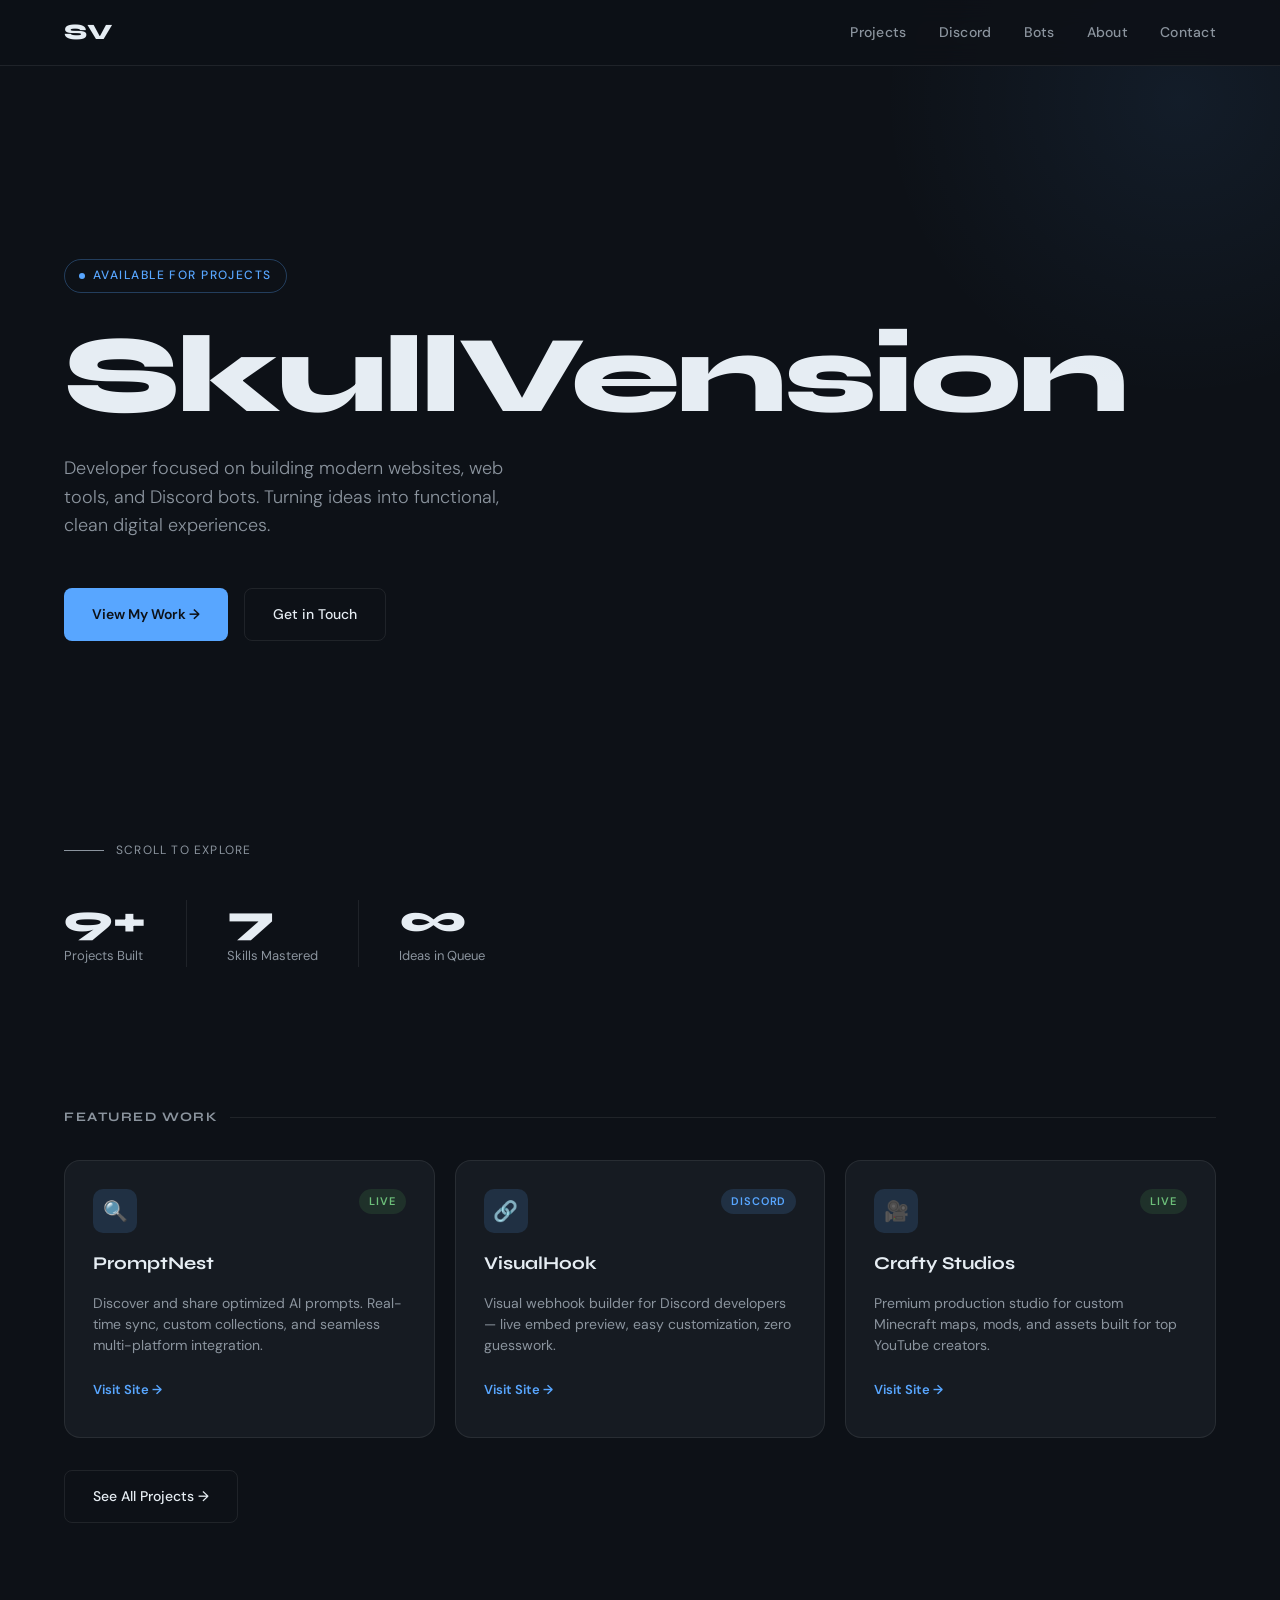
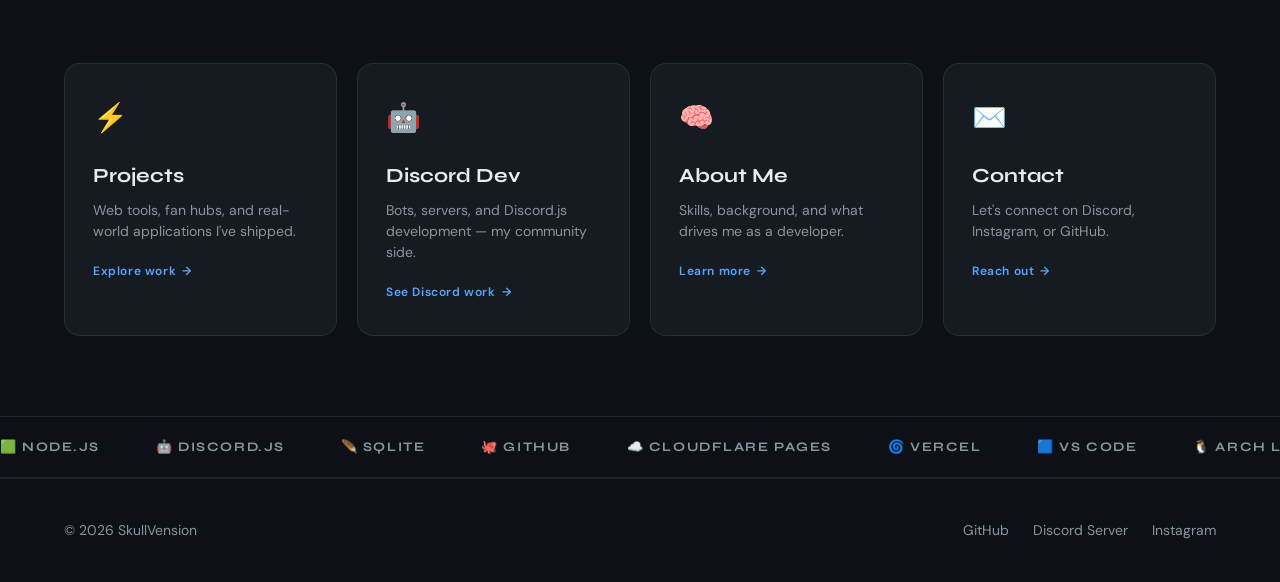
==== commit 2ff1bf15: "Add featured work section, tech marquee, scroll reveal, back-to-top, and skull easter egg" ====
--- a/index.html
+++ b/index.html
@@ -56,6 +56,42 @@
     </div>
   </section>
 
+  <section class="section">
+    <div class="section-title">Featured Work</div>
+    <div class="cards-grid">
+      <div class="project-card">
+        <div class="project-card-top">
+          <div class="project-icon">🔍</div>
+          <span class="project-badge demo">Live</span>
+        </div>
+        <h3>PromptNest</h3>
+        <p>Discover and share optimized AI prompts. Real-time sync, custom collections, and seamless multi-platform integration.</p>
+        <a href="https://promptnestbeta.pages.dev/" target="_blank" rel="noopener" class="project-link">Visit Site →</a>
+      </div>
+
+      <div class="project-card">
+        <div class="project-card-top">
+          <div class="project-icon">🔗</div>
+          <span class="project-badge">Discord</span>
+        </div>
+        <h3>VisualHook</h3>
+        <p>Visual webhook builder for Discord developers — live embed preview, easy customization, zero guesswork.</p>
+        <a href="https://visualhook.pages.dev/" target="_blank" rel="noopener" class="project-link">Visit Site →</a>
+      </div>
+
+      <div class="project-card">
+        <div class="project-card-top">
+          <div class="project-icon">🎥</div>
+          <span class="project-badge demo">Live</span>
+        </div>
+        <h3>Crafty Studios</h3>
+        <p>Premium production studio for custom Minecraft maps, mods, and assets built for top YouTube creators.</p>
+        <a href="https://craftystudios.pages.dev/" target="_blank" rel="noopener" class="project-link">Visit Site →</a>
+      </div>
+    </div>
+    <a href="projects.html" class="btn-outline view-all-btn">See All Projects →</a>
+  </section>
+
   <section class="quick-links">
     <a href="projects.html" class="ql-card">
       <div class="ql-icon">⚡</div>
@@ -82,6 +118,13 @@
       <div class="ql-arrow">Reach out</div>
     </a>
   </section>
+
+  <div class="stack-marquee" aria-hidden="true">
+    <div class="stack-track">
+      <span>🟩 Node.js</span><span>🤖 Discord.js</span><span>🪶 SQLite</span><span>🐙 GitHub</span><span>☁️ Cloudflare Pages</span><span>🌀 Vercel</span><span>🟦 VS Code</span><span>🐧 Arch Linux</span>
+      <span>🟩 Node.js</span><span>🤖 Discord.js</span><span>🪶 SQLite</span><span>🐙 GitHub</span><span>☁️ Cloudflare Pages</span><span>🌀 Vercel</span><span>🟦 VS Code</span><span>🐧 Arch Linux</span>
+    </div>
+  </div>
 </main>
 
 <footer class="footer">
@@ -94,6 +137,7 @@
 </footer>
 
 <script src="js/nav.js"></script>
+<script src="js/site.js"></script>
 </body>
 </html>
 
--- a/css/shared.css
+++ b/css/shared.css
@@ -27,8 +27,6 @@
   line-height: 1.6;
   -webkit-font-smoothing: antialiased;
 }
-
-/* NAV */
 .nav {
   position: fixed;
   top: 0;
@@ -91,8 +89,6 @@
   }
   .nav-links.open { display: flex; }
 }
-
-/* FOOTER */
 .footer {
   border-top: 1px solid var(--border);
   padding: 40px 5vw;
@@ -114,8 +110,6 @@
   transition: color 0.2s;
 }
 .footer-links a:hover { color: var(--accent); }
-
-/* PAGE HEADER */
 .page-header {
   padding: 140px 5vw 60px;
 }
@@ -144,8 +138,6 @@
   font-weight: 300;
   line-height: 1.6;
 }
-
-/* SECTION */
 .section {
   padding: 60px 5vw;
 }
@@ -167,15 +159,11 @@
   height: 1px;
   background: var(--border);
 }
-
-/* CARDS GRID */
 .cards-grid {
   display: grid;
   grid-template-columns: repeat(auto-fill, minmax(300px, 1fr));
   gap: 20px;
 }
-
-/* PROJECT CARD */
 .project-card {
   background: var(--surface);
   border: 1px solid var(--border);
@@ -254,8 +242,6 @@
   cursor: default;
   pointer-events: none;
 }
-
-/* SKILL TAG */
 .skill-tags {
   display: flex;
   flex-wrap: wrap;
@@ -276,10 +262,68 @@
   color: var(--accent);
   background: var(--accent-dim);
 }
-
-/* DIVIDER LINE */
 .divider {
   height: 1px;
   background: var(--border);
   margin: 0 5vw;
 }
+
+.reveal {
+  opacity: 0;
+  transform: translateY(24px);
+  transition: opacity 0.6s ease, transform 0.6s ease;
+}
+.reveal.revealed {
+  opacity: 1;
+  transform: translateY(0);
+}
+@media (prefers-reduced-motion: reduce) {
+  .reveal {
+    opacity: 1;
+    transform: none;
+    transition: none;
+  }
+}
+
+.back-to-top {
+  position: fixed;
+  bottom: 28px;
+  right: 28px;
+  z-index: 90;
+  width: 44px;
+  height: 44px;
+  border-radius: 50%;
+  border: 1px solid var(--border);
+  background: var(--surface);
+  color: var(--text-primary);
+  font-size: 18px;
+  line-height: 1;
+  cursor: pointer;
+  opacity: 0;
+  visibility: hidden;
+  transform: translateY(10px);
+  transition: all 0.25s;
+}
+.back-to-top.visible {
+  opacity: 1;
+  visibility: visible;
+  transform: translateY(0);
+}
+.back-to-top:hover {
+  border-color: var(--accent);
+  color: var(--accent);
+}
+
+.skull-drop {
+  position: fixed;
+  top: -60px;
+  z-index: 9999;
+  pointer-events: none;
+  user-select: none;
+  animation: skull-fall linear forwards;
+}
+@keyframes skull-fall {
+  to {
+    transform: translateY(115vh) rotate(var(--spin, 360deg));
+  }
+}
--- a/css/index.css
+++ b/css/index.css
@@ -219,3 +219,37 @@
   background: var(--border);
   align-self: stretch;
 }
+
+.view-all-btn {
+  margin-top: 32px;
+}
+
+.stack-marquee {
+  overflow: hidden;
+  border-top: 1px solid var(--border);
+  border-bottom: 1px solid var(--border);
+  padding: 20px 0;
+}
+.stack-track {
+  display: flex;
+  align-items: center;
+  gap: 56px;
+  width: max-content;
+  padding-right: 56px;
+  white-space: nowrap;
+  font-family: 'Syne', sans-serif;
+  font-size: 13px;
+  font-weight: 700;
+  letter-spacing: 0.12em;
+  text-transform: uppercase;
+  color: var(--text-muted);
+  animation: marquee-scroll 26s linear infinite;
+}
+.stack-marquee:hover .stack-track { animation-play-state: paused; }
+@keyframes marquee-scroll {
+  from { transform: translateX(0); }
+  to { transform: translateX(-50%); }
+}
+@media (prefers-reduced-motion: reduce) {
+  .stack-track { animation: none; }
+}
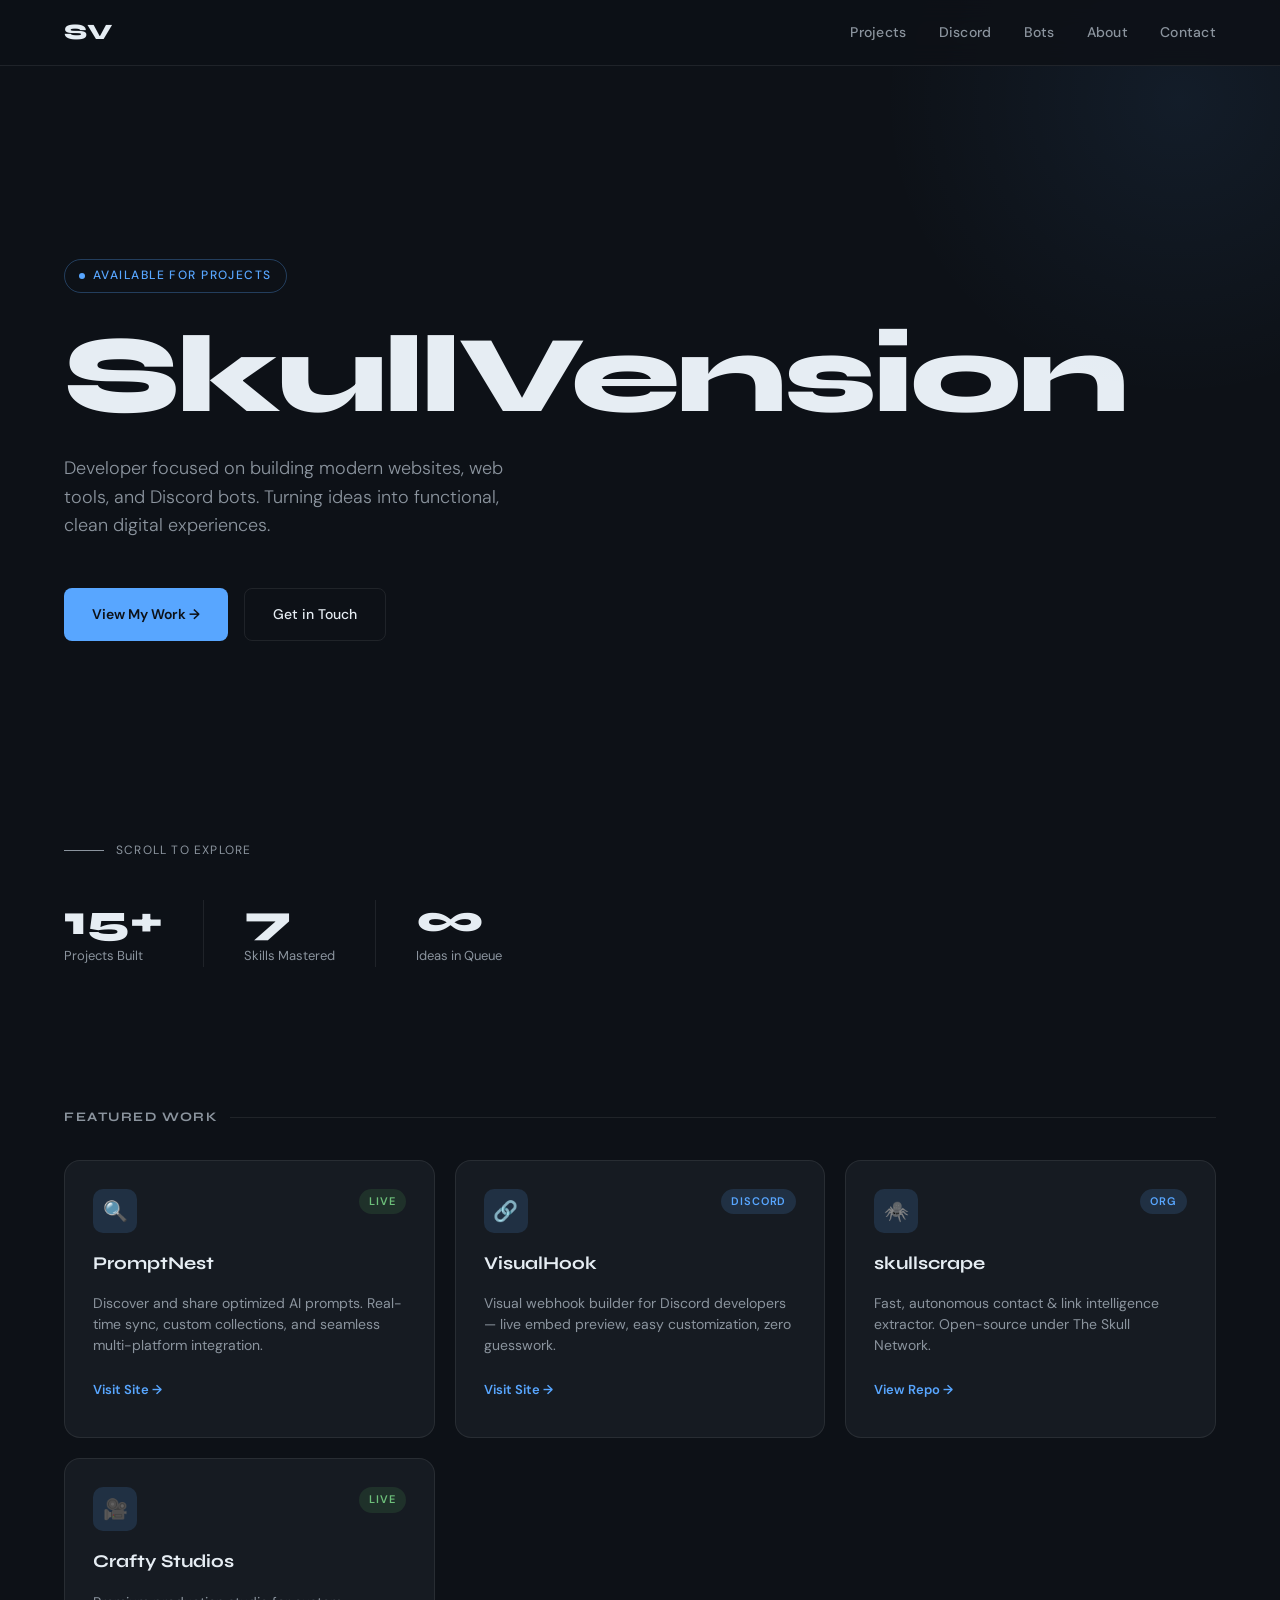
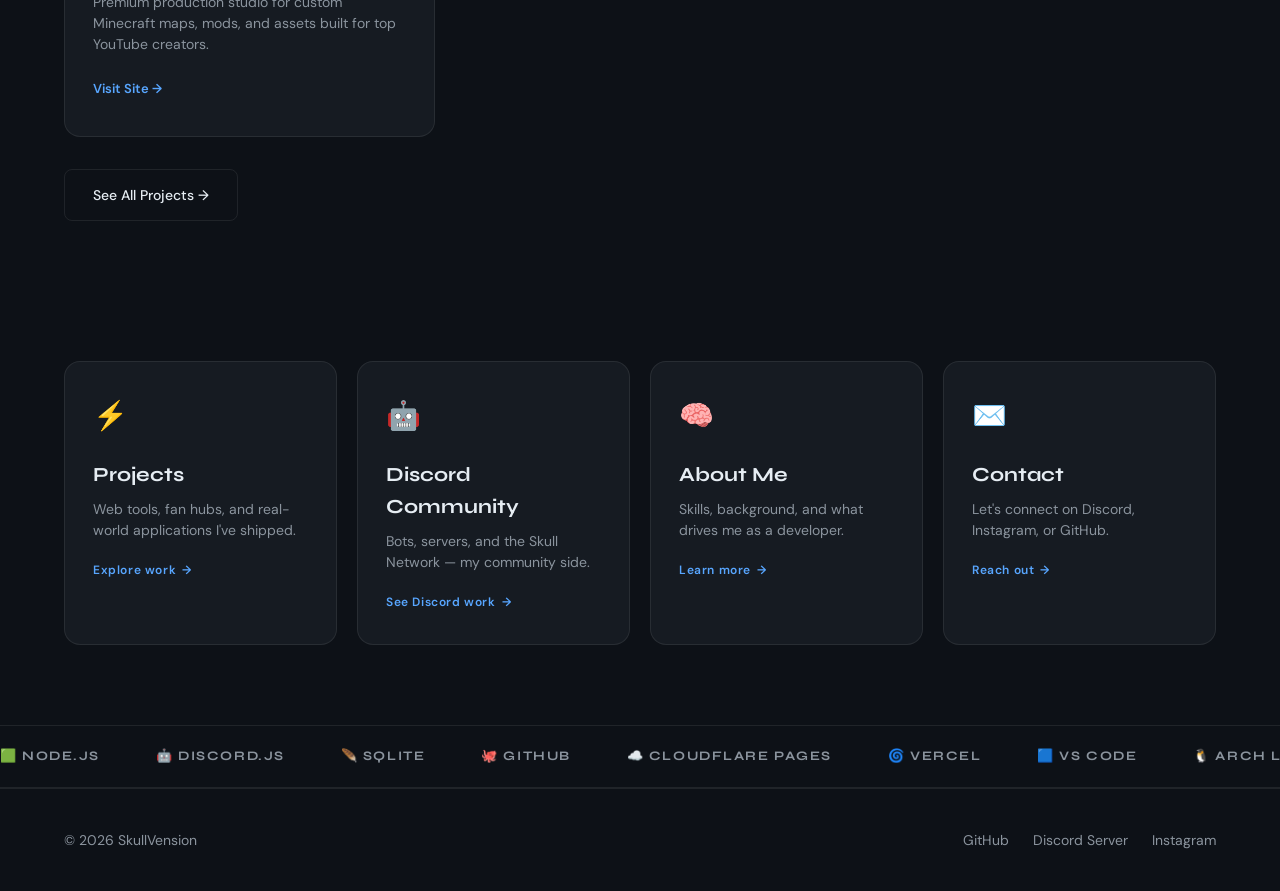
==== commit 2b25546d: "Update bots, fix index stats, and replace DevKit with Skully - bots.html: fix TheSkull GitHub link (" ====
--- a/index.html
+++ b/index.html
@@ -41,7 +41,7 @@
 
   <section class="stats-row">
     <div class="stat-item">
-      <span class="stat-num">9+</span>
+      <span class="stat-num">15+</span>
       <span class="stat-label">Projects Built</span>
     </div>
     <div class="stat-divider"></div>
@@ -81,6 +81,16 @@
 
       <div class="project-card">
         <div class="project-card-top">
+          <div class="project-icon">🕷️</div>
+          <span class="project-badge" style="background:rgba(88,166,255,0.15);color:#58a6ff;">Org</span>
+        </div>
+        <h3>skullscrape</h3>
+        <p>Fast, autonomous contact & link intelligence extractor. Open-source under The Skull Network.</p>
+        <a href="https://github.com/TheSkullNetwork/skullscrape" target="_blank" rel="noopener" class="project-link">View Repo →</a>
+      </div>
+
+      <div class="project-card">
+        <div class="project-card-top">
           <div class="project-icon">🎥</div>
           <span class="project-badge demo">Live</span>
         </div>
@@ -101,8 +111,8 @@
     </a>
     <a href="discord.html" class="ql-card">
       <div class="ql-icon">🤖</div>
-      <h3>Discord Dev</h3>
-      <p>Bots, servers, and Discord.js development — my community side.</p>
+      <h3>Discord Community</h3>
+      <p>Bots, servers, and the Skull Network — my community side.</p>
       <div class="ql-arrow">See Discord work</div>
     </a>
     <a href="about.html" class="ql-card">
